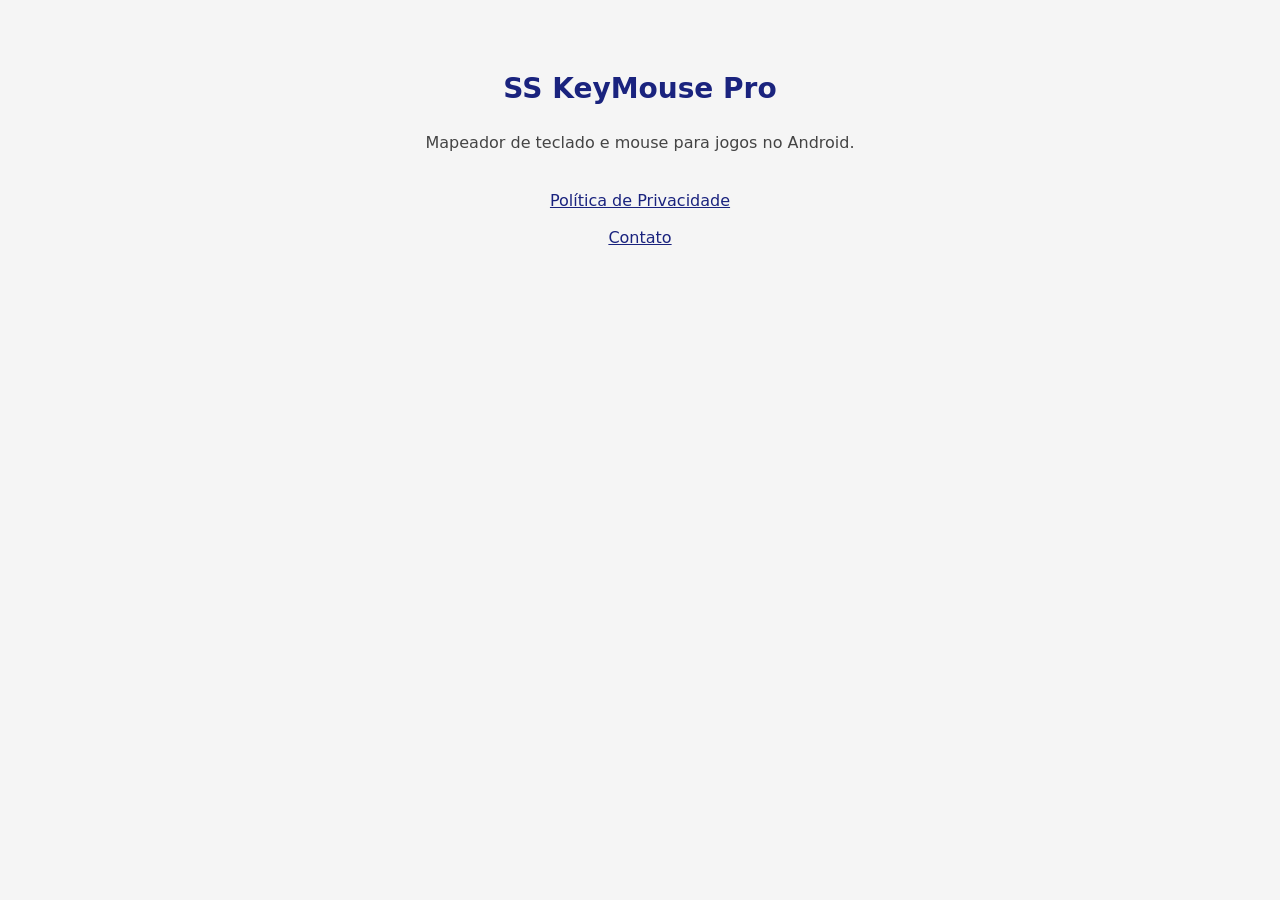
==== index.html @ a8b876c2 "Add files via upload" ====
<!DOCTYPE html>
<html lang="pt-BR">
<head>
    <meta charset="UTF-8">
    <meta name="viewport" content="width=device-width, initial-scale=1.0">
    <title>SS KeyMouse Pro</title>
    <style>
        body { font-family: system-ui, -apple-system, Segoe UI, Roboto, sans-serif; line-height: 1.6; max-width: 640px; margin: 0 auto; padding: 48px 20px; color: #222; background: #f5f5f5; text-align: center; }
        h1 { font-size: 1.75rem; color: #1a237e; }
        p { color: #444; }
        a { color: #1a237e; font-weight: 500; }
        .links { margin-top: 2rem; display: flex; flex-direction: column; gap: 0.75rem; }
    </style>
</head>
<body>
    <h1>SS KeyMouse Pro</h1>
    <p>Mapeador de teclado e mouse para jogos no Android.</p>
    <div class="links">
        <a href="privacidade.html">Política de Privacidade</a>
        <a href="mailto:santosrubens120@gmail.com">Contato</a>
    </div>
</body>
</html>
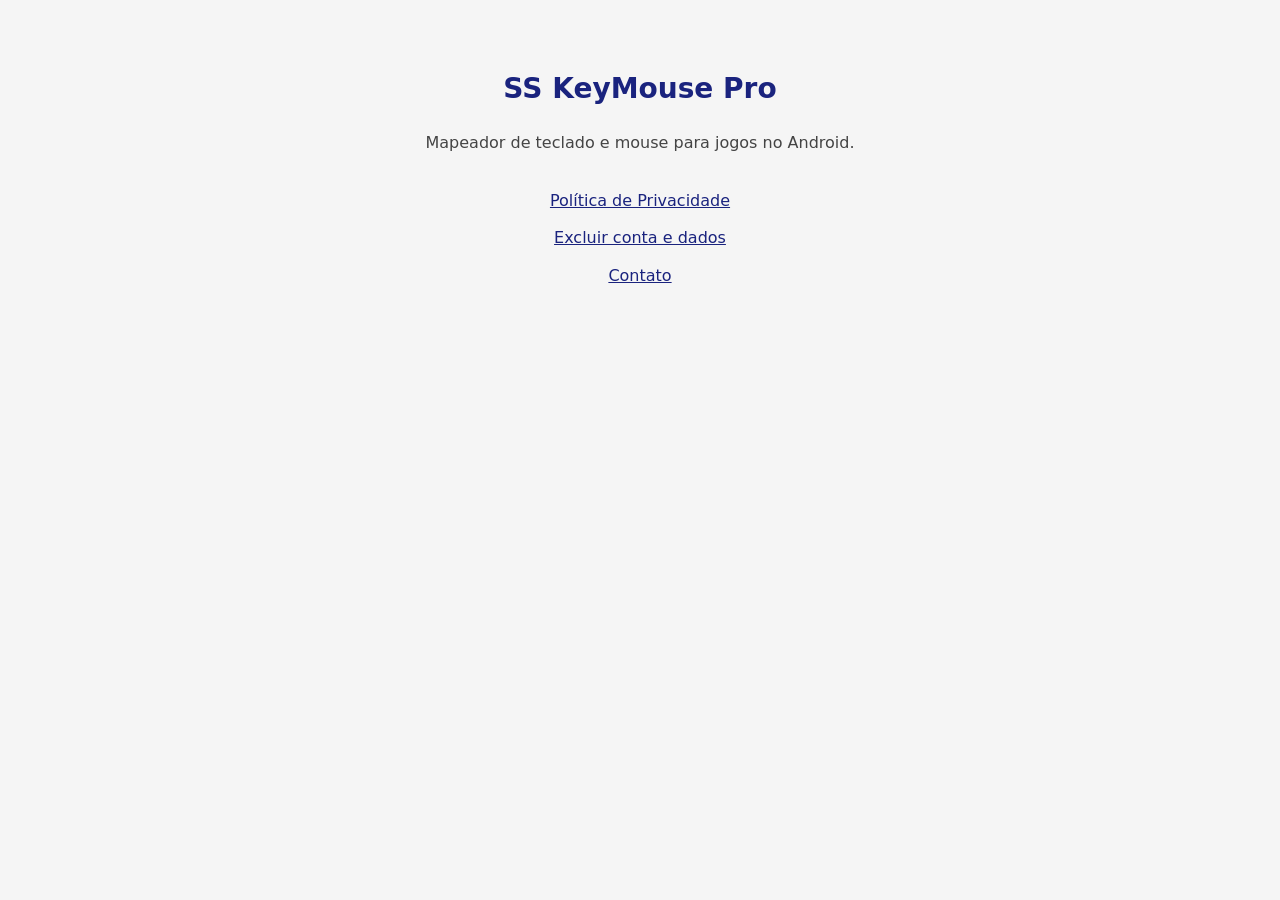
==== commit 4604014b: "Update index.html" ====
--- a/index.html
+++ b/index.html
@@ -17,6 +17,7 @@
     <p>Mapeador de teclado e mouse para jogos no Android.</p>
     <div class="links">
         <a href="privacidade.html">Política de Privacidade</a>
+        <a href="exclusao-conta.html">Excluir conta e dados</a>
         <a href="mailto:santosrubens120@gmail.com">Contato</a>
     </div>
 </body>
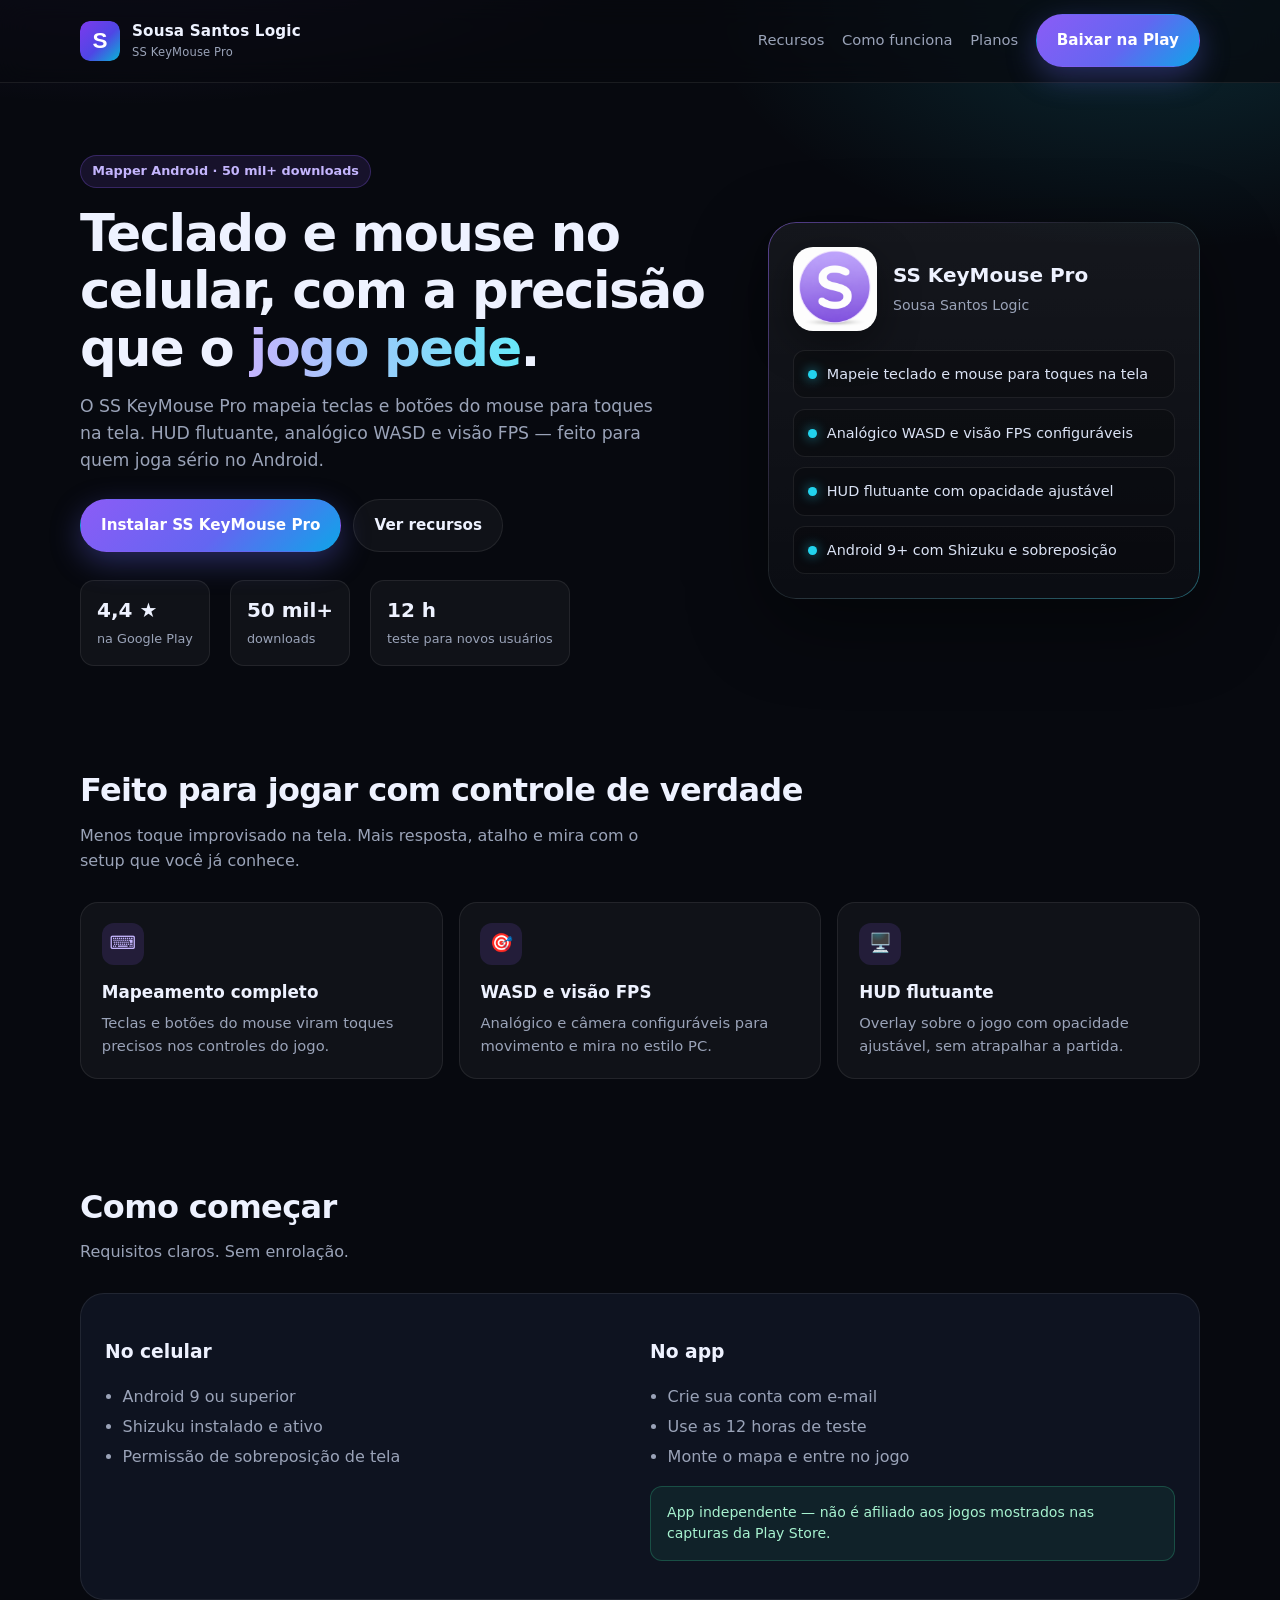
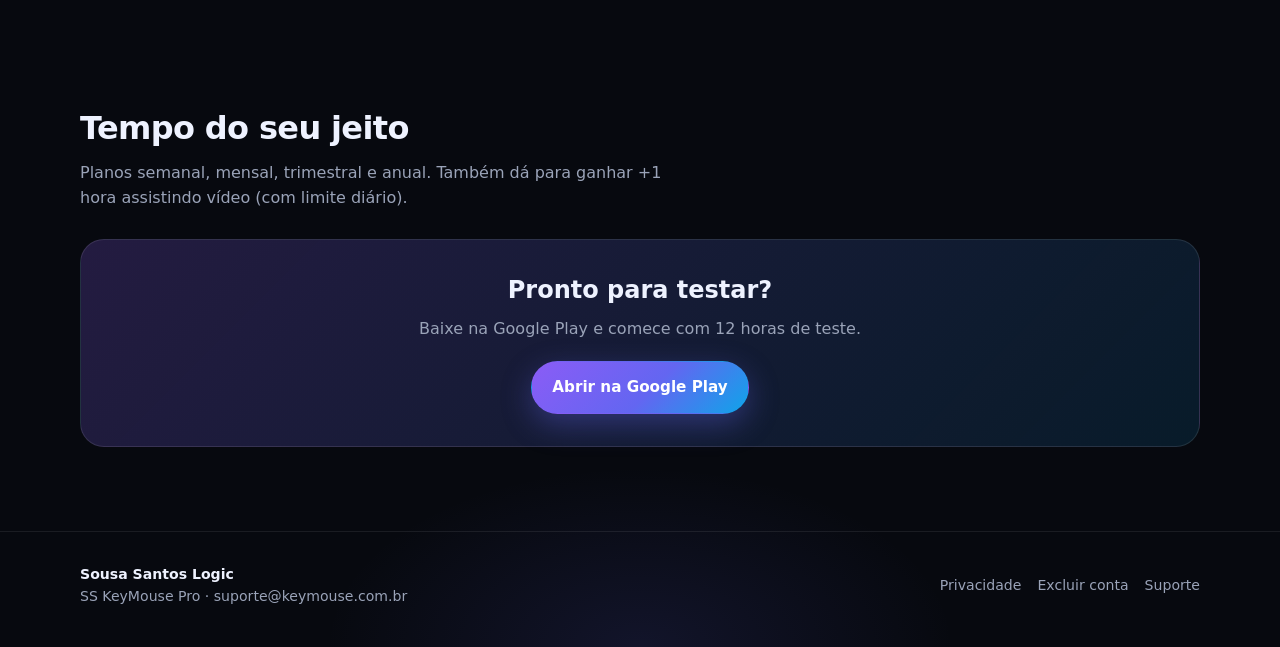
==== commit e5906890: "Replace the GitHub Pages stub with the SS KeyMouse Pro landing. Add the dark product page, shared st" ====
--- a/index.html
+++ b/index.html
@@ -1,24 +1,144 @@
 <!DOCTYPE html>
 <html lang="pt-BR">
 <head>
-    <meta charset="UTF-8">
-    <meta name="viewport" content="width=device-width, initial-scale=1.0">
-    <title>SS KeyMouse Pro</title>
-    <style>
-        body { font-family: system-ui, -apple-system, Segoe UI, Roboto, sans-serif; line-height: 1.6; max-width: 640px; margin: 0 auto; padding: 48px 20px; color: #222; background: #f5f5f5; text-align: center; }
-        h1 { font-size: 1.75rem; color: #1a237e; }
-        p { color: #444; }
-        a { color: #1a237e; font-weight: 500; }
-        .links { margin-top: 2rem; display: flex; flex-direction: column; gap: 0.75rem; }
-    </style>
+  <meta charset="UTF-8" />
+  <meta name="viewport" content="width=device-width, initial-scale=1" />
+  <title>SS KeyMouse Pro — Teclado e mouse nos jogos Android</title>
+  <meta name="description" content="SS KeyMouse Pro mapeia teclado e mouse para jogos no Android. HUD flutuante, analógico WASD, visão FPS e planos flexíveis. Feito por Sousa Santos Logic." />
+  <meta name="theme-color" content="#07090f" />
+  <link rel="icon" href="assets/logo.svg" type="image/svg+xml" />
+  <link rel="stylesheet" href="styles.css" />
+  <meta property="og:title" content="SS KeyMouse Pro" />
+  <meta property="og:description" content="Teclado e mouse no celular. Mapeie toques e jogue com HUD flutuante." />
+  <meta property="og:type" content="website" />
+  <meta property="og:url" content="https://www.keymouse.com.br/" />
 </head>
 <body>
-    <h1>SS KeyMouse Pro</h1>
-    <p>Mapeador de teclado e mouse para jogos no Android.</p>
-    <div class="links">
-        <a href="privacidade.html">Política de Privacidade</a>
-        <a href="exclusao-conta.html">Excluir conta e dados</a>
-        <a href="mailto:santosrubens120@gmail.com">Contato</a>
+  <header class="nav">
+    <div class="container nav-inner">
+      <a class="brand" href="index.html">
+        <img src="assets/logo.svg" alt="" width="40" height="40" />
+        <span>Sousa Santos Logic<small>SS KeyMouse Pro</small></span>
+      </a>
+      <nav class="nav-links" aria-label="Principal">
+        <a class="hide-sm" href="#recursos">Recursos</a>
+        <a class="hide-sm" href="#como">Como funciona</a>
+        <a class="hide-sm" href="#planos">Planos</a>
+        <a class="btn btn-primary" href="https://play.google.com/store/apps/details?id=com.sousasantoslogic.sspro" rel="noopener" target="_blank">Baixar na Play</a>
+      </nav>
     </div>
+  </header>
+
+  <main>
+    <section class="hero">
+      <div class="container hero-grid">
+        <div>
+          <div class="eyebrow">Mapper Android · 50 mil+ downloads</div>
+          <h1>Teclado e mouse no celular, com a precisão que o <span class="grad">jogo pede</span>.</h1>
+          <p class="lead">O SS KeyMouse Pro mapeia teclas e botões do mouse para toques na tela. HUD flutuante, analógico WASD e visão FPS — feito para quem joga sério no Android.</p>
+          <div class="cta-row">
+            <a class="btn btn-primary" href="https://play.google.com/store/apps/details?id=com.sousasantoslogic.sspro" rel="noopener" target="_blank">Instalar SS KeyMouse Pro</a>
+            <a class="btn btn-ghost" href="#recursos">Ver recursos</a>
+          </div>
+          <div class="stats">
+            <div class="stat"><strong>4,4 ★</strong><span>na Google Play</span></div>
+            <div class="stat"><strong>50 mil+</strong><span>downloads</span></div>
+            <div class="stat"><strong>12 h</strong><span>teste para novos usuários</span></div>
+          </div>
+        </div>
+        <aside class="hero-card" aria-label="Resumo do app">
+          <div class="app-badge">
+            <img src="assets/app-icon.png" width="84" height="84" alt="Ícone do SS KeyMouse Pro" />
+            <div>
+              <h2>SS KeyMouse Pro</h2>
+              <p>Sousa Santos Logic</p>
+            </div>
+          </div>
+          <ul class="pill-list">
+            <li><span class="dot"></span>Mapeie teclado e mouse para toques na tela</li>
+            <li><span class="dot"></span>Analógico WASD e visão FPS configuráveis</li>
+            <li><span class="dot"></span>HUD flutuante com opacidade ajustável</li>
+            <li><span class="dot"></span>Android 9+ com Shizuku e sobreposição</li>
+          </ul>
+        </aside>
+      </div>
+    </section>
+
+    <section id="recursos">
+      <div class="container">
+        <h2 class="section-title">Feito para jogar com controle de verdade</h2>
+        <p class="section-sub">Menos toque improvisado na tela. Mais resposta, atalho e mira com o setup que você já conhece.</p>
+        <div class="grid-3">
+          <article class="card">
+            <div class="icon" aria-hidden="true">⌨️</div>
+            <h3>Mapeamento completo</h3>
+            <p>Teclas e botões do mouse viram toques precisos nos controles do jogo.</p>
+          </article>
+          <article class="card">
+            <div class="icon" aria-hidden="true">🎯</div>
+            <h3>WASD e visão FPS</h3>
+            <p>Analógico e câmera configuráveis para movimento e mira no estilo PC.</p>
+          </article>
+          <article class="card">
+            <div class="icon" aria-hidden="true">🖥️</div>
+            <h3>HUD flutuante</h3>
+            <p>Overlay sobre o jogo com opacidade ajustável, sem atrapalhar a partida.</p>
+          </article>
+        </div>
+      </div>
+    </section>
+
+    <section id="como">
+      <div class="container">
+        <h2 class="section-title">Como começar</h2>
+        <p class="section-sub">Requisitos claros. Sem enrolação.</p>
+        <div class="panel">
+          <div>
+            <h3>No celular</h3>
+            <ul>
+              <li>Android 9 ou superior</li>
+              <li>Shizuku instalado e ativo</li>
+              <li>Permissão de sobreposição de tela</li>
+            </ul>
+          </div>
+          <div>
+            <h3>No app</h3>
+            <ul>
+              <li>Crie sua conta com e-mail</li>
+              <li>Use as 12 horas de teste</li>
+              <li>Monte o mapa e entre no jogo</li>
+            </ul>
+            <p class="note">App independente — não é afiliado aos jogos mostrados nas capturas da Play Store.</p>
+          </div>
+        </div>
+      </div>
+    </section>
+
+    <section id="planos">
+      <div class="container">
+        <h2 class="section-title">Tempo do seu jeito</h2>
+        <p class="section-sub">Planos semanal, mensal, trimestral e anual. Também dá para ganhar +1 hora assistindo vídeo (com limite diário).</p>
+        <div class="cta-band">
+          <h2>Pronto para testar?</h2>
+          <p>Baixe na Google Play e comece com 12 horas de teste.</p>
+          <a class="btn btn-primary" href="https://play.google.com/store/apps/details?id=com.sousasantoslogic.sspro" rel="noopener" target="_blank">Abrir na Google Play</a>
+        </div>
+      </div>
+    </section>
+  </main>
+
+  <footer>
+    <div class="container footer-inner">
+      <div>
+        <strong style="color:var(--text)">Sousa Santos Logic</strong><br />
+        SS KeyMouse Pro · suporte@keymouse.com.br
+      </div>
+      <div class="footer-links">
+        <a href="privacidade.html">Privacidade</a>
+        <a href="exclusao-conta.html">Excluir conta</a>
+        <a href="mailto:suporte@keymouse.com.br">Suporte</a>
+      </div>
+    </div>
+  </footer>
 </body>
 </html>
--- a/styles.css
+++ b/styles.css
@@ -0,0 +1,168 @@
+:root {
+  --bg: #07090f;
+  --bg-elev: #0e1320;
+  --card: rgba(255,255,255,0.04);
+  --card-border: rgba(255,255,255,0.08);
+  --text: #eef2ff;
+  --muted: #9aa3b8;
+  --purple: #8b5cf6;
+  --indigo: #6366f1;
+  --cyan: #22d3ee;
+  --ok: #34d399;
+  --radius: 18px;
+  --shadow: 0 24px 80px rgba(0,0,0,.45);
+  --max: 1120px;
+  --font: "Segoe UI", Inter, system-ui, -apple-system, sans-serif;
+}
+* { box-sizing: border-box; }
+html { scroll-behavior: smooth; }
+body {
+  margin: 0;
+  font-family: var(--font);
+  background:
+    radial-gradient(1200px 600px at 10% -10%, rgba(139,92,246,.28), transparent 55%),
+    radial-gradient(900px 500px at 90% 0%, rgba(34,211,238,.16), transparent 50%),
+    radial-gradient(700px 400px at 50% 100%, rgba(99,102,241,.12), transparent 45%),
+    var(--bg);
+  color: var(--text);
+  line-height: 1.55;
+  min-height: 100vh;
+}
+a { color: inherit; text-decoration: none; }
+img { max-width: 100%; display: block; }
+.container { width: min(var(--max), calc(100% - 2.5rem)); margin-inline: auto; }
+.nav {
+  position: sticky; top: 0; z-index: 40;
+  backdrop-filter: blur(14px);
+  background: rgba(7,9,15,.72);
+  border-bottom: 1px solid var(--card-border);
+}
+.nav-inner {
+  display: flex; align-items: center; justify-content: space-between;
+  padding: 0.9rem 0; gap: 1rem;
+}
+.brand { display: flex; align-items: center; gap: .75rem; font-weight: 700; letter-spacing: .01em; }
+.brand img { width: 40px; height: 40px; border-radius: 10px; }
+.brand span { font-size: .95rem; }
+.brand small { display: block; font-weight: 500; color: var(--muted); font-size: .72rem; margin-top: 1px; }
+.nav-links { display: flex; gap: 1.1rem; align-items: center; color: var(--muted); font-size: .92rem; }
+.nav-links a:hover { color: var(--text); }
+.btn {
+  display: inline-flex; align-items: center; justify-content: center; gap: .5rem;
+  border-radius: 999px; padding: .85rem 1.25rem; font-weight: 650; font-size: .95rem;
+  border: 1px solid transparent; transition: transform .15s ease, background .15s ease, border-color .15s ease;
+}
+.btn:hover { transform: translateY(-1px); }
+.btn-primary {
+  background: linear-gradient(135deg, var(--purple), var(--indigo) 55%, #0ea5e9);
+  color: white; box-shadow: 0 10px 30px rgba(99,102,241,.35);
+}
+.btn-ghost {
+  background: rgba(255,255,255,.04);
+  border-color: var(--card-border);
+  color: var(--text);
+}
+.hero { padding: 4.5rem 0 3rem; }
+.hero-grid {
+  display: grid; grid-template-columns: 1.2fr .8fr; gap: 2.5rem; align-items: center;
+}
+.eyebrow {
+  display: inline-flex; align-items: center; gap: .45rem;
+  padding: .35rem .7rem; border-radius: 999px;
+  background: rgba(139,92,246,.12); border: 1px solid rgba(139,92,246,.28);
+  color: #c4b5fd; font-size: .8rem; font-weight: 600; margin-bottom: 1.1rem;
+}
+h1 {
+  font-size: clamp(2.1rem, 4vw, 3.2rem);
+  line-height: 1.12; margin: 0 0 1rem; letter-spacing: -0.03em;
+}
+h1 .grad {
+  background: linear-gradient(90deg, #c4b5fd, #67e8f9);
+  -webkit-background-clip: text; background-clip: text; color: transparent;
+}
+.lead { color: var(--muted); font-size: 1.08rem; max-width: 36rem; margin: 0 0 1.6rem; }
+.cta-row { display: flex; flex-wrap: wrap; gap: .75rem; margin-bottom: 1.75rem; }
+.stats { display: flex; flex-wrap: wrap; gap: 1.25rem; }
+.stat {
+  min-width: 7.5rem; padding: .9rem 1rem; border-radius: 14px;
+  background: var(--card); border: 1px solid var(--card-border);
+}
+.stat strong { display: block; font-size: 1.25rem; }
+.stat span { color: var(--muted); font-size: .8rem; }
+.hero-card {
+  position: relative;
+  background: linear-gradient(180deg, rgba(255,255,255,.06), rgba(255,255,255,.02));
+  border: 1px solid var(--card-border);
+  border-radius: 28px; padding: 1.5rem; box-shadow: var(--shadow);
+}
+.hero-card::before {
+  content: ""; position: absolute; inset: -1px; border-radius: 28px; padding: 1px;
+  background: linear-gradient(135deg, rgba(139,92,246,.5), transparent 40%, rgba(34,211,238,.35));
+  -webkit-mask: linear-gradient(#000 0 0) content-box, linear-gradient(#000 0 0);
+  mask: linear-gradient(#000 0 0) content-box, linear-gradient(#000 0 0);
+  -webkit-mask-composite: xor; mask-composite: exclude; pointer-events: none;
+}
+.app-badge { display: flex; gap: 1rem; align-items: center; margin-bottom: 1.2rem; }
+.app-badge img { width: 84px; height: 84px; border-radius: 20px; box-shadow: 0 12px 40px rgba(0,0,0,.4); }
+.app-badge h2 { margin: 0; font-size: 1.25rem; }
+.app-badge p { margin: .25rem 0 0; color: var(--muted); font-size: .88rem; }
+.pill-list { display: grid; gap: .65rem; margin: 0; padding: 0; list-style: none; }
+.pill-list li {
+  display: flex; gap: .6rem; align-items: flex-start;
+  padding: .75rem .9rem; border-radius: 12px;
+  background: rgba(0,0,0,.22); border: 1px solid var(--card-border);
+  color: #dbe3f5; font-size: .9rem;
+}
+.dot { width: .55rem; height: .55rem; margin-top: .45rem; border-radius: 50%; background: var(--cyan); flex-shrink: 0; box-shadow: 0 0 12px rgba(34,211,238,.7); }
+section { padding: 3.25rem 0; }
+.section-title { margin: 0 0 .5rem; font-size: clamp(1.5rem, 3vw, 2rem); letter-spacing: -.02em; }
+.section-sub { color: var(--muted); margin: 0 0 1.75rem; max-width: 38rem; }
+.grid-3 { display: grid; grid-template-columns: repeat(3, 1fr); gap: 1rem; }
+.card {
+  background: var(--card); border: 1px solid var(--card-border);
+  border-radius: var(--radius); padding: 1.25rem 1.3rem; min-height: 100%;
+}
+.card h3 { margin: 0 0 .45rem; font-size: 1.05rem; }
+.card p { margin: 0; color: var(--muted); font-size: .92rem; }
+.icon {
+  width: 42px; height: 42px; border-radius: 12px; display: grid; place-items: center;
+  margin-bottom: .9rem; background: rgba(139,92,246,.15); color: #c4b5fd; font-size: 1.15rem;
+}
+.panel {
+  display: grid; grid-template-columns: 1fr 1fr; gap: 1.25rem;
+  background: var(--bg-elev); border: 1px solid var(--card-border);
+  border-radius: 24px; padding: 1.5rem;
+}
+.panel ul { margin: .6rem 0 0; padding-left: 1.1rem; color: var(--muted); }
+.panel li { margin: .35rem 0; }
+.note {
+  margin-top: 1rem; padding: .9rem 1rem; border-radius: 12px;
+  background: rgba(52,211,153,.08); border: 1px solid rgba(52,211,153,.25);
+  color: #a7f3d0; font-size: .88rem;
+}
+.cta-band {
+  margin: 1rem 0 2rem; padding: 2rem; border-radius: 24px; text-align: center;
+  background: linear-gradient(135deg, rgba(139,92,246,.22), rgba(14,165,233,.12));
+  border: 1px solid rgba(255,255,255,.1);
+}
+.cta-band h2 { margin: 0 0 .5rem; }
+.cta-band p { margin: 0 0 1.2rem; color: var(--muted); }
+footer {
+  border-top: 1px solid var(--card-border);
+  padding: 2rem 0 2.5rem; color: var(--muted); font-size: .88rem;
+}
+.footer-inner { display: flex; flex-wrap: wrap; gap: 1rem; justify-content: space-between; align-items: center; }
+.footer-links { display: flex; flex-wrap: wrap; gap: 1rem; }
+.legal-page { padding: 2.5rem 0 4rem; }
+.legal-page article {
+  background: var(--card); border: 1px solid var(--card-border);
+  border-radius: 20px; padding: 1.75rem 1.5rem; max-width: 760px;
+}
+.legal-page h1 { font-size: 1.8rem; margin: 0 0 .35rem; }
+.legal-page h2 { font-size: 1.05rem; margin: 1.6rem 0 .5rem; color: #c4b5fd; }
+.legal-page .meta { color: var(--muted); margin-bottom: 1.2rem; }
+.legal-page a { color: #67e8f9; }
+@media (max-width: 880px) {
+  .hero-grid, .grid-3, .panel { grid-template-columns: 1fr; }
+  .nav-links .hide-sm { display: none; }
+}
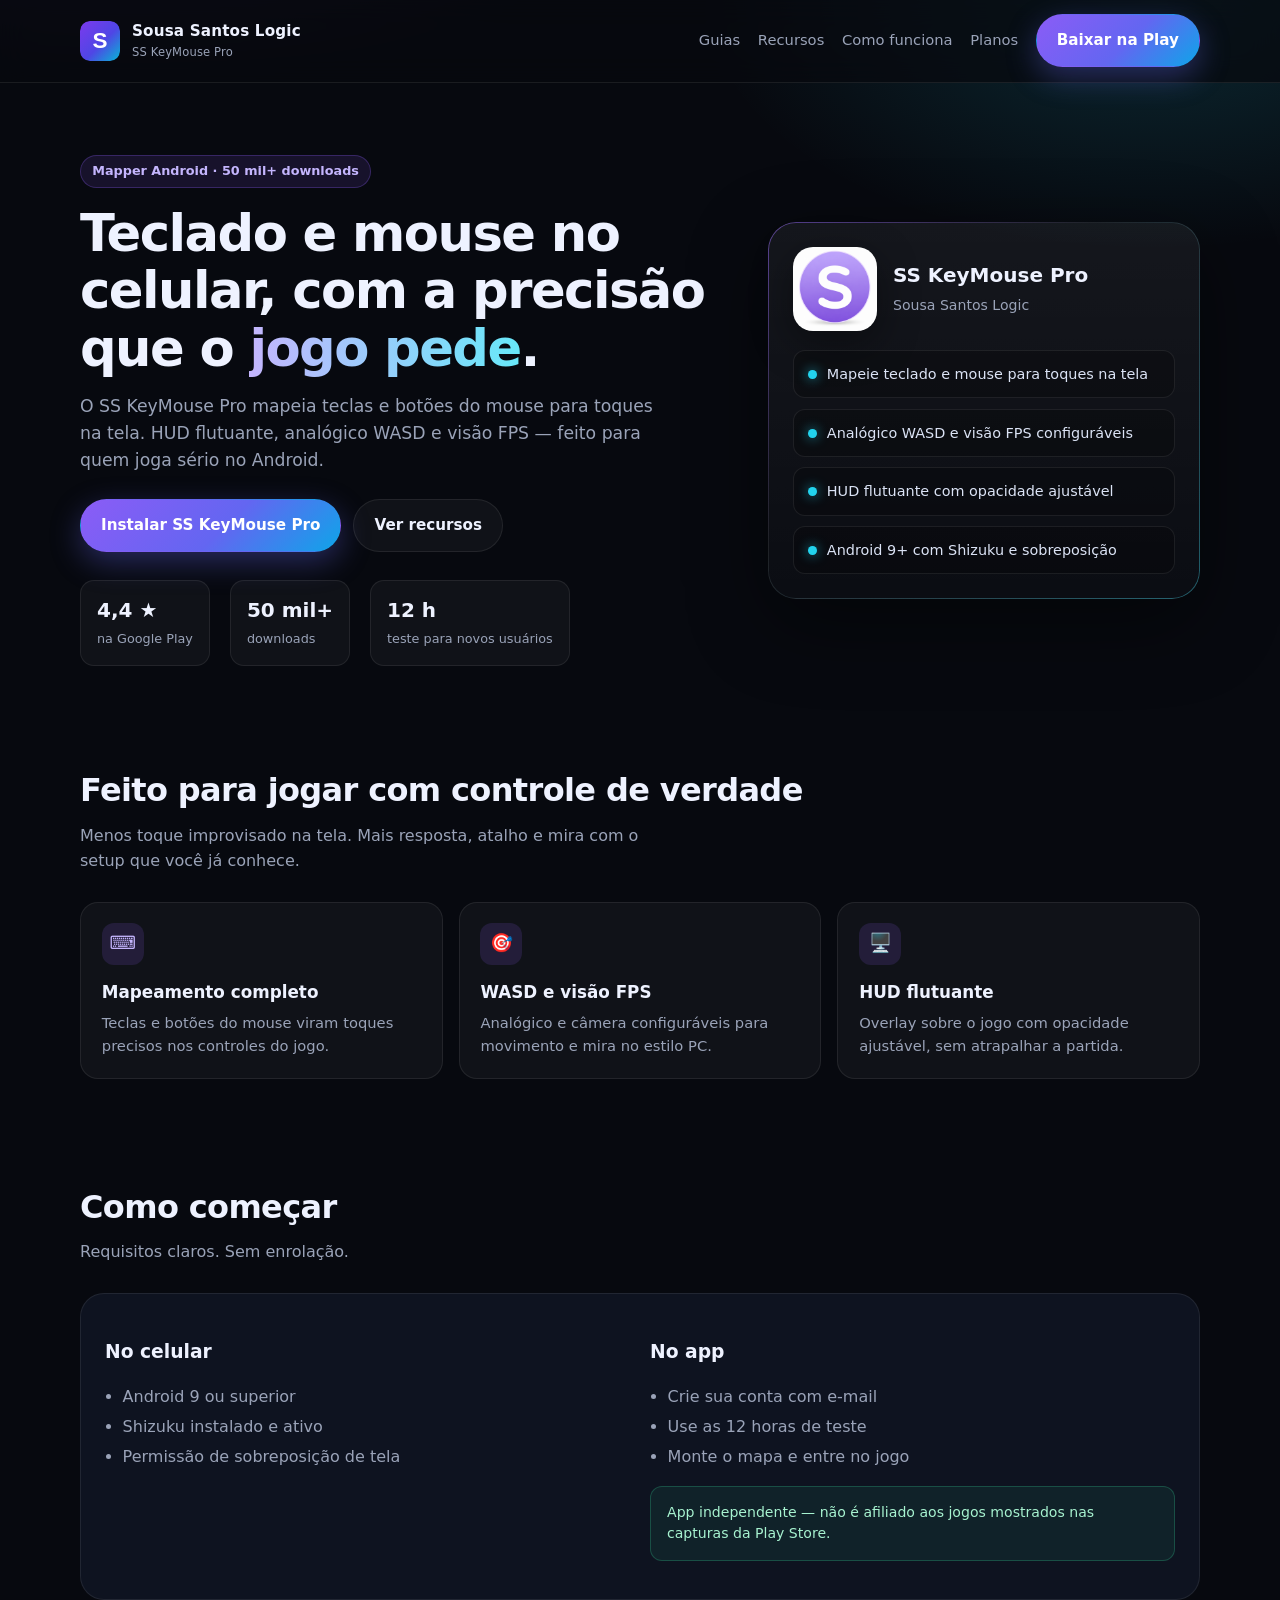
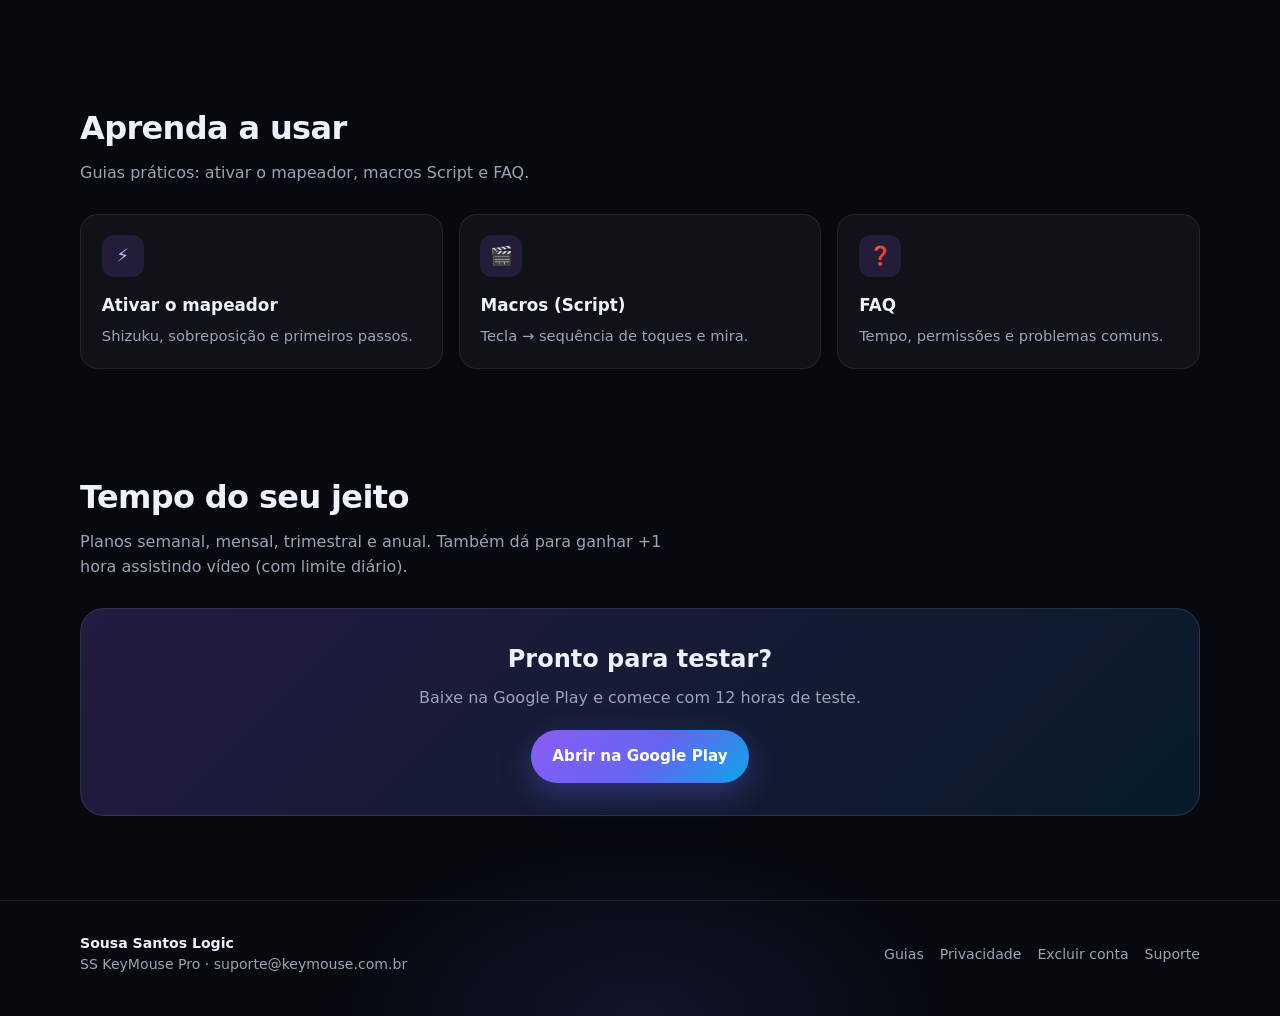
==== commit cf43b80c: "Add the user guide hub to the SS KeyMouse Pro site. Include the Aprenda a usar section and guides fo" ====
--- a/index.html
+++ b/index.html
@@ -21,6 +21,7 @@
         <span>Sousa Santos Logic<small>SS KeyMouse Pro</small></span>
       </a>
       <nav class="nav-links" aria-label="Principal">
+        <a class="hide-sm" href="guia/">Guias</a>
         <a class="hide-sm" href="#recursos">Recursos</a>
         <a class="hide-sm" href="#como">Como funciona</a>
         <a class="hide-sm" href="#planos">Planos</a>
@@ -114,6 +115,19 @@
       </div>
     </section>
 
+    
+    <section id="guias">
+      <div class="container">
+        <h2 class="section-title">Aprenda a usar</h2>
+        <p class="section-sub">Guias práticos: ativar o mapeador, macros Script e FAQ.</p>
+        <div class="grid-3">
+          <a class="card" href="guia/ativar.html"><div class="icon">⚡</div><h3>Ativar o mapeador</h3><p>Shizuku, sobreposição e primeiros passos.</p></a>
+          <a class="card" href="guia/macros.html"><div class="icon">🎬</div><h3>Macros (Script)</h3><p>Tecla → sequência de toques e mira.</p></a>
+          <a class="card" href="guia/faq.html"><div class="icon">❓</div><h3>FAQ</h3><p>Tempo, permissões e problemas comuns.</p></a>
+        </div>
+      </div>
+    </section>
+
     <section id="planos">
       <div class="container">
         <h2 class="section-title">Tempo do seu jeito</h2>
@@ -134,6 +148,7 @@
         SS KeyMouse Pro · suporte@keymouse.com.br
       </div>
       <div class="footer-links">
+        <a href="guia/">Guias</a>
         <a href="privacidade.html">Privacidade</a>
         <a href="exclusao-conta.html">Excluir conta</a>
         <a href="mailto:suporte@keymouse.com.br">Suporte</a>
--- a/styles.css
+++ b/styles.css
@@ -166,3 +166,43 @@
   .hero-grid, .grid-3, .panel { grid-template-columns: 1fr; }
   .nav-links .hide-sm { display: none; }
 }
+
+/* Guide pages */
+.guide-layout { display: grid; grid-template-columns: 220px 1fr; gap: 2rem; padding: 2rem 0 4rem; align-items: start; }
+.guide-nav {
+  position: sticky; top: 5rem;
+  background: var(--card); border: 1px solid var(--card-border);
+  border-radius: 16px; padding: 1rem;
+}
+.guide-nav h2 { margin: 0 0 .75rem; font-size: .78rem; text-transform: uppercase; letter-spacing: .08em; color: var(--muted); }
+.guide-nav a { display: block; padding: .45rem .55rem; border-radius: 8px; color: var(--muted); font-size: .9rem; margin-bottom: .15rem; }
+.guide-nav a:hover, .guide-nav a.active { background: rgba(139,92,246,.15); color: var(--text); }
+.guide-body h1 { font-size: clamp(1.6rem, 3vw, 2.2rem); margin: 0 0 .5rem; }
+.guide-body .meta { color: var(--muted); margin: 0 0 1.5rem; }
+.guide-body h2 { font-size: 1.15rem; margin: 1.75rem 0 .6rem; color: #c4b5fd; }
+.guide-body h3 { font-size: 1rem; margin: 1.2rem 0 .4rem; }
+.guide-body p, .guide-body li { color: #c8d0e0; }
+.guide-body ol, .guide-body ul { padding-left: 1.2rem; }
+.guide-body li { margin: .4rem 0; }
+.guide-body pre, .guide-body code {
+  font-family: ui-monospace, SFMono-Regular, Menlo, Consolas, monospace;
+  font-size: .85rem;
+}
+.guide-body pre {
+  background: #0a0d16; border: 1px solid var(--card-border);
+  border-radius: 12px; padding: 1rem 1.1rem; overflow-x: auto;
+  color: #e2e8f0; line-height: 1.45;
+}
+.guide-body .callout {
+  margin: 1rem 0; padding: .9rem 1rem; border-radius: 12px;
+  background: rgba(139,92,246,.1); border: 1px solid rgba(139,92,246,.28);
+  color: #ddd6fe; font-size: .92rem;
+}
+.guide-cards { display: grid; grid-template-columns: repeat(2, 1fr); gap: 1rem; margin-top: 1.25rem; }
+@media (max-width: 880px) {
+  .guide-layout { grid-template-columns: 1fr; }
+  .guide-nav { position: static; display: flex; flex-wrap: wrap; gap: .35rem; }
+  .guide-nav h2 { width: 100%; }
+  .guide-nav a { margin: 0; }
+  .guide-cards { grid-template-columns: 1fr; }
+}
